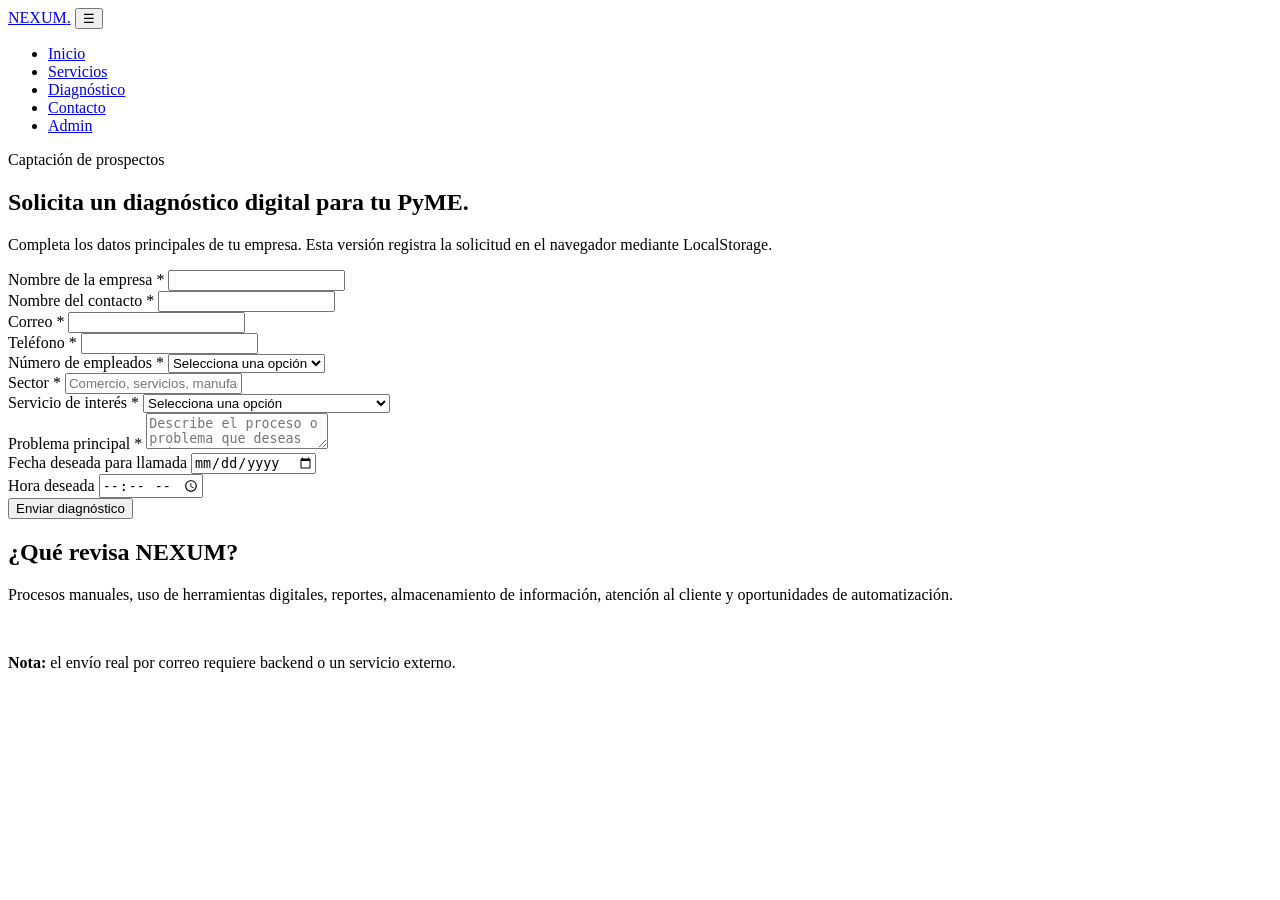
==== pages/diagnostico.html @ b8cd27e9 "Add files via upload" ====
<!DOCTYPE html>
<html lang="es">
<head>
  <meta charset="UTF-8">
  <meta name="viewport" content="width=device-width, initial-scale=1.0">
  <title>Solicitar diagnóstico | NEXUM</title>
  <meta name="description" content="Formulario para solicitar diagnóstico digital con NEXUM Consultoría Digital.">
  <link rel="stylesheet" href="../css/styles.css">
</head>
<body>
  <header class="site-header">
    <nav class="navbar container">
      <a class="logo" href="../index.html">NEXUM<span>.</span></a>
      <button class="nav-toggle" aria-label="Abrir menú">☰</button>
      <ul class="nav-menu">
        <li><a href="../index.html">Inicio</a></li>
        <li><a href="servicios.html">Servicios</a></li>
        <li><a href="diagnostico.html">Diagnóstico</a></li>
        <li><a href="contacto.html">Contacto</a></li>
        <li><a class="btn btn-outline" href="admin.html">Admin</a></li>
      </ul>
    </nav>
  </header>

  <main>
    <section class="page-hero">
      <div class="container">
        <p class="eyebrow">Captación de prospectos</p>
        <h1>Solicita un diagnóstico digital para tu PyME.</h1>
        <p>Completa los datos principales de tu empresa. Esta versión registra la solicitud en el navegador mediante LocalStorage.</p>
      </div>
    </section>

    <section class="section">
      <div class="container form-layout">
        <form id="diagnosticForm" class="form-card">
          <div class="form-grid">
            <div class="form-group">
              <label for="empresa">Nombre de la empresa *</label>
              <input id="empresa" name="empresa" type="text" required>
            </div>
            <div class="form-group">
              <label for="contacto">Nombre del contacto *</label>
              <input id="contacto" name="contacto" type="text" required>
            </div>
            <div class="form-group">
              <label for="correo">Correo *</label>
              <input id="correo" name="correo" type="email" required>
            </div>
            <div class="form-group">
              <label for="telefono">Teléfono *</label>
              <input id="telefono" name="telefono" type="tel" required>
            </div>
            <div class="form-group">
              <label for="empleados">Número de empleados *</label>
              <select id="empleados" name="empleados" required>
                <option value="">Selecciona una opción</option>
                <option>1 a 10</option>
                <option>11 a 50</option>
                <option>51 a 100</option>
                <option>Más de 100</option>
              </select>
            </div>
            <div class="form-group">
              <label for="sector">Sector *</label>
              <input id="sector" name="sector" type="text" placeholder="Comercio, servicios, manufactura..." required>
            </div>
            <div class="form-group full">
              <label for="servicio">Servicio de interés *</label>
              <select id="servicio" name="servicio" required>
                <option value="">Selecciona una opción</option>
                <option>Diagnóstico de Transformación Digital</option>
                <option>Automatización/RPA</option>
                <option>Analítica de datos y BI</option>
                <option>Migración a la nube</option>
                <option>Iguala mensual de acompañamiento</option>
              </select>
            </div>
            <div class="form-group full">
              <label for="problema">Problema principal *</label>
              <textarea id="problema" name="problema" placeholder="Describe el proceso o problema que deseas mejorar." required></textarea>
            </div>
            <div class="form-group">
              <label for="fecha">Fecha deseada para llamada</label>
              <input id="fecha" name="fecha_llamada" type="date">
            </div>
            <div class="form-group">
              <label for="hora">Hora deseada</label>
              <input id="hora" name="hora_llamada" type="time">
            </div>
          </div>
          <button class="btn btn-primary" type="submit">Enviar diagnóstico</button>
          <div id="diagnosticMessage" class="form-message"></div>
        </form>

        <aside class="sidebar-box">
          <h2>¿Qué revisa NEXUM?</h2>
          <p>Procesos manuales, uso de herramientas digitales, reportes, almacenamiento de información, atención al cliente y oportunidades de automatización.</p>
          <br>
          <p><strong>Nota:</strong> el envío real por correo requiere backend o un servicio externo.</p>
        </aside>
      </div>
    </section>
  </main>

  <script src="../js/app.js"></script>
  <script src="../js/forms.js"></script>
</body>
</html>
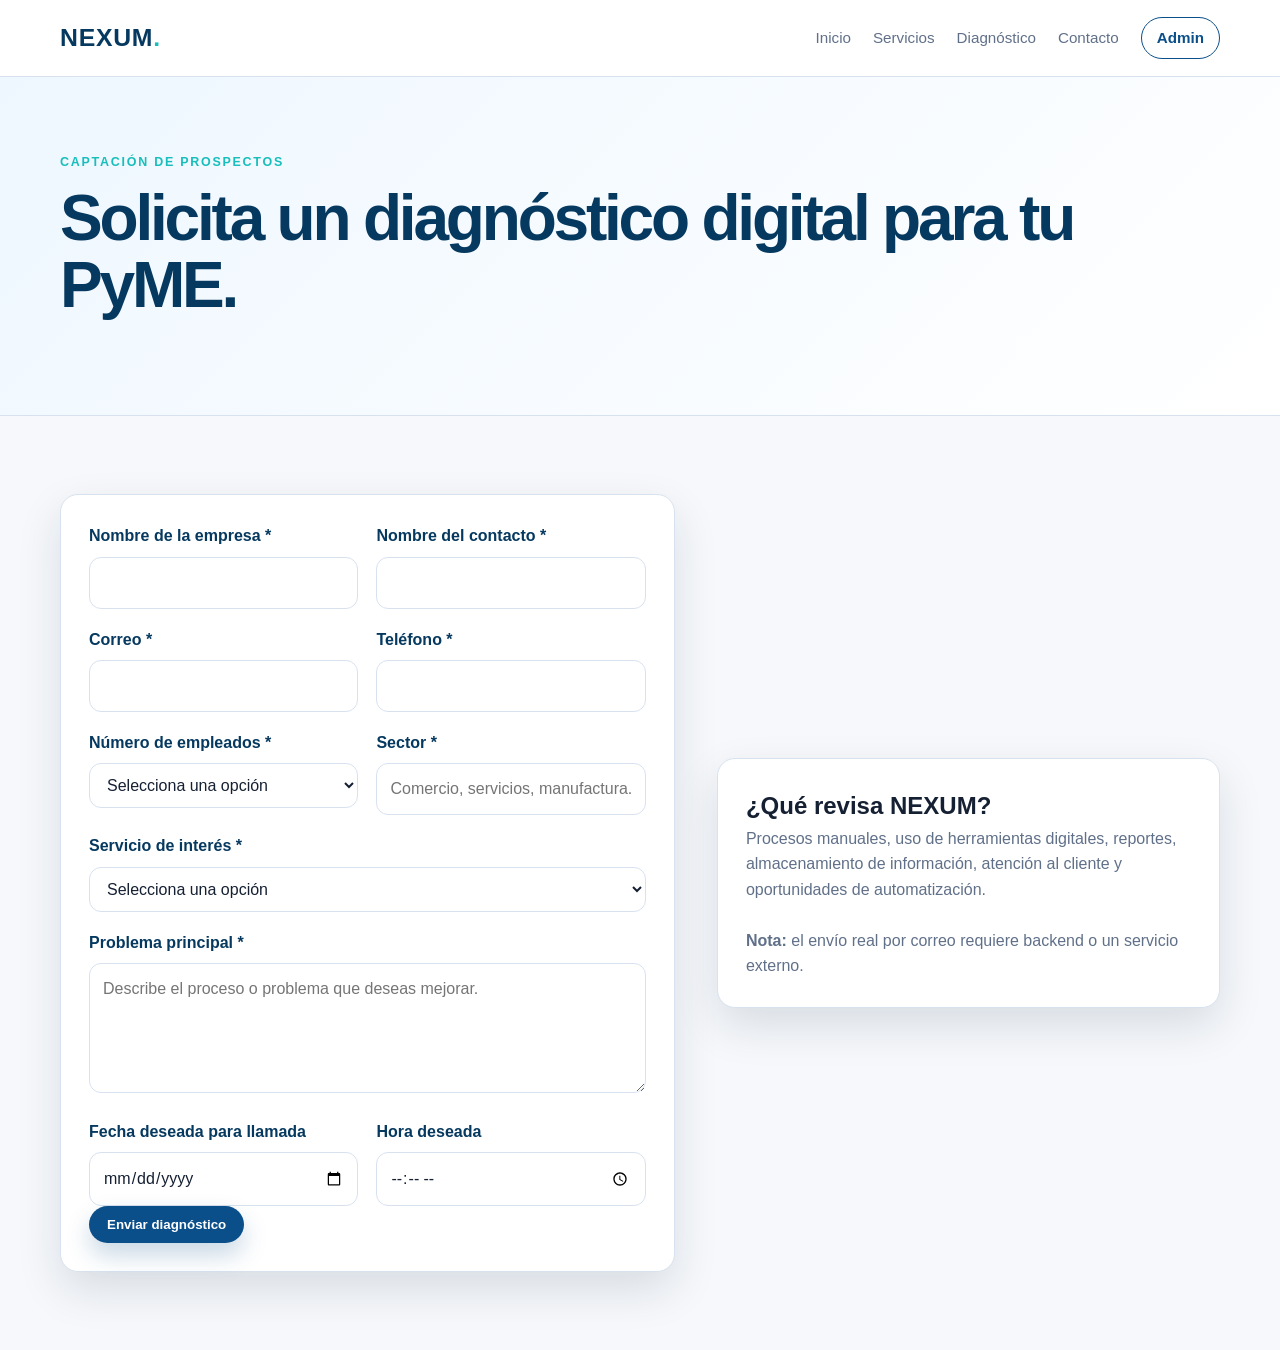
==== commit 412903d3: "Update diagnostico.html" ====
--- a/pages/diagnostico.html
+++ b/pages/diagnostico.html
@@ -27,7 +27,7 @@
       <div class="container">
         <p class="eyebrow">Captación de prospectos</p>
         <h1>Solicita un diagnóstico digital para tu PyME.</h1>
-        <p>Completa los datos principales de tu empresa. Esta versión registra la solicitud en el navegador mediante LocalStorage.</p>
+
       </div>
     </section>
 
--- a/css/styles.css
+++ b/css/styles.css
@@ -0,0 +1,617 @@
+:root {
+  --bg: #f6f8fb;
+  --surface: #ffffff;
+  --surface-alt: #eef4fb;
+  --text: #152033;
+  --muted: #607089;
+  --primary: #0b4f8a;
+  --primary-dark: #06395f;
+  --accent: #17bebb;
+  --border: #d8e2ef;
+  --shadow: 0 18px 45px rgba(12, 31, 55, 0.12);
+  --radius: 18px;
+  --max-width: 1160px;
+}
+
+* {
+  box-sizing: border-box;
+  margin: 0;
+  padding: 0;
+}
+
+html {
+  scroll-behavior: smooth;
+}
+
+body {
+  font-family: Arial, Helvetica, sans-serif;
+  background: var(--bg);
+  color: var(--text);
+  line-height: 1.6;
+}
+
+a {
+  color: inherit;
+  text-decoration: none;
+}
+
+img {
+  max-width: 100%;
+  display: block;
+}
+
+.container {
+  width: min(92%, var(--max-width));
+  margin: 0 auto;
+}
+
+.site-header {
+  position: sticky;
+  top: 0;
+  z-index: 50;
+  background: rgba(255, 255, 255, 0.92);
+  backdrop-filter: blur(14px);
+  border-bottom: 1px solid var(--border);
+}
+
+.navbar {
+  min-height: 76px;
+  display: flex;
+  align-items: center;
+  justify-content: space-between;
+  gap: 24px;
+}
+
+.logo {
+  font-size: 1.55rem;
+  font-weight: 800;
+  letter-spacing: 0.03em;
+  color: var(--primary-dark);
+}
+
+.logo span {
+  color: var(--accent);
+}
+
+.nav-menu {
+  list-style: none;
+  display: flex;
+  align-items: center;
+  gap: 22px;
+  color: var(--muted);
+  font-size: 0.95rem;
+}
+
+.nav-menu a:hover {
+  color: var(--primary);
+}
+
+.nav-toggle {
+  display: none;
+  border: 0;
+  background: var(--primary);
+  color: white;
+  padding: 9px 12px;
+  border-radius: 10px;
+  font-size: 1.2rem;
+  cursor: pointer;
+}
+
+.btn {
+  display: inline-flex;
+  align-items: center;
+  justify-content: center;
+  border: 0;
+  border-radius: 999px;
+  padding: 11px 18px;
+  font-weight: 700;
+  cursor: pointer;
+  transition: transform 0.2s ease, box-shadow 0.2s ease, background 0.2s ease;
+}
+
+.btn:hover {
+  transform: translateY(-2px);
+}
+
+.btn-primary {
+  background: var(--primary);
+  color: white;
+  box-shadow: 0 12px 24px rgba(11, 79, 138, 0.22);
+}
+
+.btn-primary:hover {
+  background: var(--primary-dark);
+}
+
+.btn-secondary {
+  background: #e6edf6;
+  color: var(--primary-dark);
+}
+
+.btn-outline {
+  border: 1px solid var(--primary);
+  color: var(--primary);
+  background: transparent;
+  padding: 8px 15px;
+}
+
+.btn-light {
+  background: white;
+  color: var(--primary-dark);
+}
+
+.hero {
+  padding: 92px 0;
+  background:
+    radial-gradient(circle at top right, rgba(23, 190, 187, 0.25), transparent 30%),
+    linear-gradient(135deg, #eef7ff 0%, #ffffff 55%, #eef4fb 100%);
+}
+
+.hero-grid,
+.two-column,
+.form-layout {
+  display: grid;
+  grid-template-columns: 1.1fr 0.9fr;
+  gap: 42px;
+  align-items: center;
+}
+
+.hero-content h1,
+.page-hero h1 {
+  font-size: clamp(2.1rem, 5vw, 4rem);
+  line-height: 1.05;
+  letter-spacing: -0.05em;
+  margin: 12px 0 20px;
+  color: var(--primary-dark);
+}
+
+.hero-content p,
+.page-hero p,
+.section-heading p {
+  color: var(--muted);
+  max-width: 760px;
+}
+
+.hero-actions {
+  display: flex;
+  flex-wrap: wrap;
+  gap: 14px;
+  margin-top: 28px;
+}
+
+.hero-card,
+.sidebar-box,
+.login-card,
+.form-card,
+.card,
+.dashboard-card {
+  background: var(--surface);
+  border: 1px solid var(--border);
+  border-radius: var(--radius);
+  box-shadow: var(--shadow);
+}
+
+.hero-card {
+  padding: 34px;
+}
+
+.hero-card h2 {
+  margin-bottom: 12px;
+}
+
+.hero-card ul,
+.service-list {
+  margin-top: 18px;
+  padding-left: 20px;
+  color: var(--muted);
+}
+
+.eyebrow {
+  color: var(--accent) !important;
+  text-transform: uppercase;
+  letter-spacing: 0.14em;
+  font-size: 0.78rem;
+  font-weight: 800;
+}
+
+.section {
+  padding: 78px 0;
+}
+
+.section-alt {
+  background: var(--surface-alt);
+}
+
+.section-heading {
+  margin-bottom: 34px;
+}
+
+.section-heading h2,
+.two-column h2,
+.cta-card h2 {
+  font-size: clamp(1.7rem, 4vw, 2.6rem);
+  line-height: 1.15;
+  color: var(--primary-dark);
+  margin: 8px 0 12px;
+}
+
+.cards,
+.values-grid,
+.pricing-grid,
+.blog-grid,
+.dashboard-grid {
+  display: grid;
+  gap: 22px;
+}
+
+.cards {
+  grid-template-columns: repeat(3, minmax(0, 1fr));
+}
+
+.service-preview {
+  grid-template-columns: repeat(5, minmax(0, 1fr));
+}
+
+.values-grid {
+  grid-template-columns: 1fr;
+}
+
+.values-grid article,
+.card,
+.dashboard-card {
+  padding: 24px;
+}
+
+.card h2,
+.card h3,
+.values-grid h3 {
+  color: var(--primary-dark);
+  margin-bottom: 10px;
+}
+
+.card p,
+.values-grid p,
+.sidebar-box p,
+.footer p {
+  color: var(--muted);
+}
+
+.tag {
+  display: inline-block;
+  background: rgba(23, 190, 187, 0.14);
+  color: var(--primary-dark);
+  border: 1px solid rgba(23, 190, 187, 0.3);
+  border-radius: 999px;
+  padding: 5px 10px;
+  font-size: 0.78rem;
+  font-weight: 800;
+  margin-bottom: 12px;
+}
+
+.center {
+  text-align: center;
+  margin-top: 28px;
+}
+
+.timeline {
+  display: grid;
+  grid-template-columns: repeat(5, minmax(0, 1fr));
+  gap: 18px;
+}
+
+.timeline article {
+  background: white;
+  border: 1px solid var(--border);
+  border-radius: var(--radius);
+  padding: 22px;
+}
+
+.timeline span {
+  width: 34px;
+  height: 34px;
+  display: inline-flex;
+  align-items: center;
+  justify-content: center;
+  background: var(--primary);
+  color: white;
+  border-radius: 50%;
+  font-weight: 800;
+  margin-bottom: 14px;
+}
+
+.cta-section {
+  background: linear-gradient(135deg, var(--primary-dark), var(--primary));
+  color: white;
+}
+
+.cta-card {
+  display: flex;
+  justify-content: space-between;
+  align-items: center;
+  gap: 28px;
+}
+
+.cta-card h2,
+.cta-card p {
+  color: white;
+}
+
+.page-hero {
+  padding: 76px 0;
+  background: linear-gradient(135deg, #eef7ff, #ffffff);
+  border-bottom: 1px solid var(--border);
+}
+
+.pricing-grid {
+  grid-template-columns: repeat(2, minmax(0, 1fr));
+}
+
+.blog-grid {
+  grid-template-columns: repeat(3, minmax(0, 1fr));
+}
+
+.price {
+  font-size: 1.15rem;
+  font-weight: 800;
+  color: var(--primary) !important;
+  margin: 14px 0;
+}
+
+.faq details {
+  background: white;
+  border: 1px solid var(--border);
+  border-radius: 14px;
+  padding: 18px 20px;
+  margin-bottom: 12px;
+}
+
+.faq summary {
+  cursor: pointer;
+  font-weight: 800;
+  color: var(--primary-dark);
+}
+
+.form-card,
+.sidebar-box {
+  padding: 28px;
+}
+
+.form-grid {
+  display: grid;
+  grid-template-columns: repeat(2, minmax(0, 1fr));
+  gap: 18px;
+}
+
+.form-group.full {
+  grid-column: 1 / -1;
+}
+
+label {
+  display: block;
+  color: var(--primary-dark);
+  font-weight: 800;
+  margin-bottom: 8px;
+}
+
+input,
+select,
+textarea {
+  width: 100%;
+  border: 1px solid var(--border);
+  border-radius: 12px;
+  padding: 12px 13px;
+  font: inherit;
+  color: var(--text);
+  background: white;
+}
+
+textarea {
+  min-height: 130px;
+  resize: vertical;
+}
+
+input:focus,
+select:focus,
+textarea:focus {
+  outline: 3px solid rgba(23, 190, 187, 0.22);
+  border-color: var(--accent);
+}
+
+.form-message {
+  display: none;
+  margin-top: 14px;
+  padding: 12px 14px;
+  border-radius: 12px;
+  font-weight: 700;
+}
+
+.form-message.show,
+.form-message.success,
+.form-message.error {
+  display: block;
+}
+
+.form-message.success {
+  background: #e8f8f3;
+  color: #0f6a45;
+}
+
+.form-message.error {
+  background: #fdecec;
+  color: #9a1f1f;
+}
+
+.login-wrapper {
+  min-height: calc(100vh - 76px);
+  display: grid;
+  place-items: center;
+  padding: 56px 18px;
+  background: linear-gradient(135deg, #eef7ff, #ffffff);
+}
+
+.login-card {
+  width: min(100%, 430px);
+  padding: 32px;
+}
+
+.notice {
+  background: #eef4fb;
+  color: var(--muted);
+  border: 1px solid var(--border);
+  border-radius: 12px;
+  padding: 10px 12px;
+  margin: 14px 0 20px;
+  font-size: 0.92rem;
+}
+
+.hidden {
+  display: none !important;
+}
+
+.dashboard {
+  padding: 60px 0;
+}
+
+.dashboard-header {
+  display: flex;
+  justify-content: space-between;
+  align-items: center;
+  gap: 20px;
+  margin-bottom: 30px;
+}
+
+.dashboard-grid {
+  grid-template-columns: repeat(4, minmax(0, 1fr));
+  margin-bottom: 34px;
+}
+
+.dashboard-card h2 {
+  font-size: 2rem;
+  color: var(--primary);
+}
+
+.table-wrapper {
+  overflow-x: auto;
+  background: white;
+  border: 1px solid var(--border);
+  border-radius: var(--radius);
+  box-shadow: var(--shadow);
+}
+
+table {
+  width: 100%;
+  border-collapse: collapse;
+  min-width: 760px;
+}
+
+th,
+td {
+  padding: 14px 16px;
+  text-align: left;
+  border-bottom: 1px solid var(--border);
+  vertical-align: top;
+}
+
+th {
+  background: var(--surface-alt);
+  color: var(--primary-dark);
+  font-size: 0.88rem;
+}
+
+.footer {
+  background: #081b2f;
+  color: white;
+  padding: 48px 0 24px;
+}
+
+.footer-grid {
+  display: grid;
+  grid-template-columns: 1.5fr 1fr 1fr;
+  gap: 34px;
+}
+
+.footer .logo,
+.footer h3,
+.footer a {
+  color: white;
+}
+
+.footer a {
+  display: block;
+  color: #c8d8ea;
+  margin-top: 8px;
+}
+
+.footer-copy {
+  text-align: center;
+  color: #c8d8ea;
+  margin-top: 36px;
+  font-size: 0.9rem;
+}
+
+@media (max-width: 980px) {
+  .hero-grid,
+  .two-column,
+  .form-layout,
+  .footer-grid {
+    grid-template-columns: 1fr;
+  }
+
+  .service-preview,
+  .cards,
+  .pricing-grid,
+  .blog-grid,
+  .timeline,
+  .dashboard-grid {
+    grid-template-columns: repeat(2, minmax(0, 1fr));
+  }
+
+  .cta-card,
+  .dashboard-header {
+    align-items: flex-start;
+    flex-direction: column;
+  }
+}
+
+@media (max-width: 720px) {
+  .navbar {
+    flex-wrap: wrap;
+  }
+
+  .nav-toggle {
+    display: inline-flex;
+  }
+
+  .nav-menu {
+    display: none;
+    width: 100%;
+    flex-direction: column;
+    align-items: flex-start;
+    gap: 10px;
+    padding: 12px 0 18px;
+  }
+
+  .nav-menu.active {
+    display: flex;
+  }
+
+  .hero,
+  .page-hero,
+  .section {
+    padding: 56px 0;
+  }
+
+  .service-preview,
+  .cards,
+  .pricing-grid,
+  .blog-grid,
+  .timeline,
+  .dashboard-grid,
+  .form-grid {
+    grid-template-columns: 1fr;
+  }
+
+  .form-group.full {
+    grid-column: auto;
+  }
+}
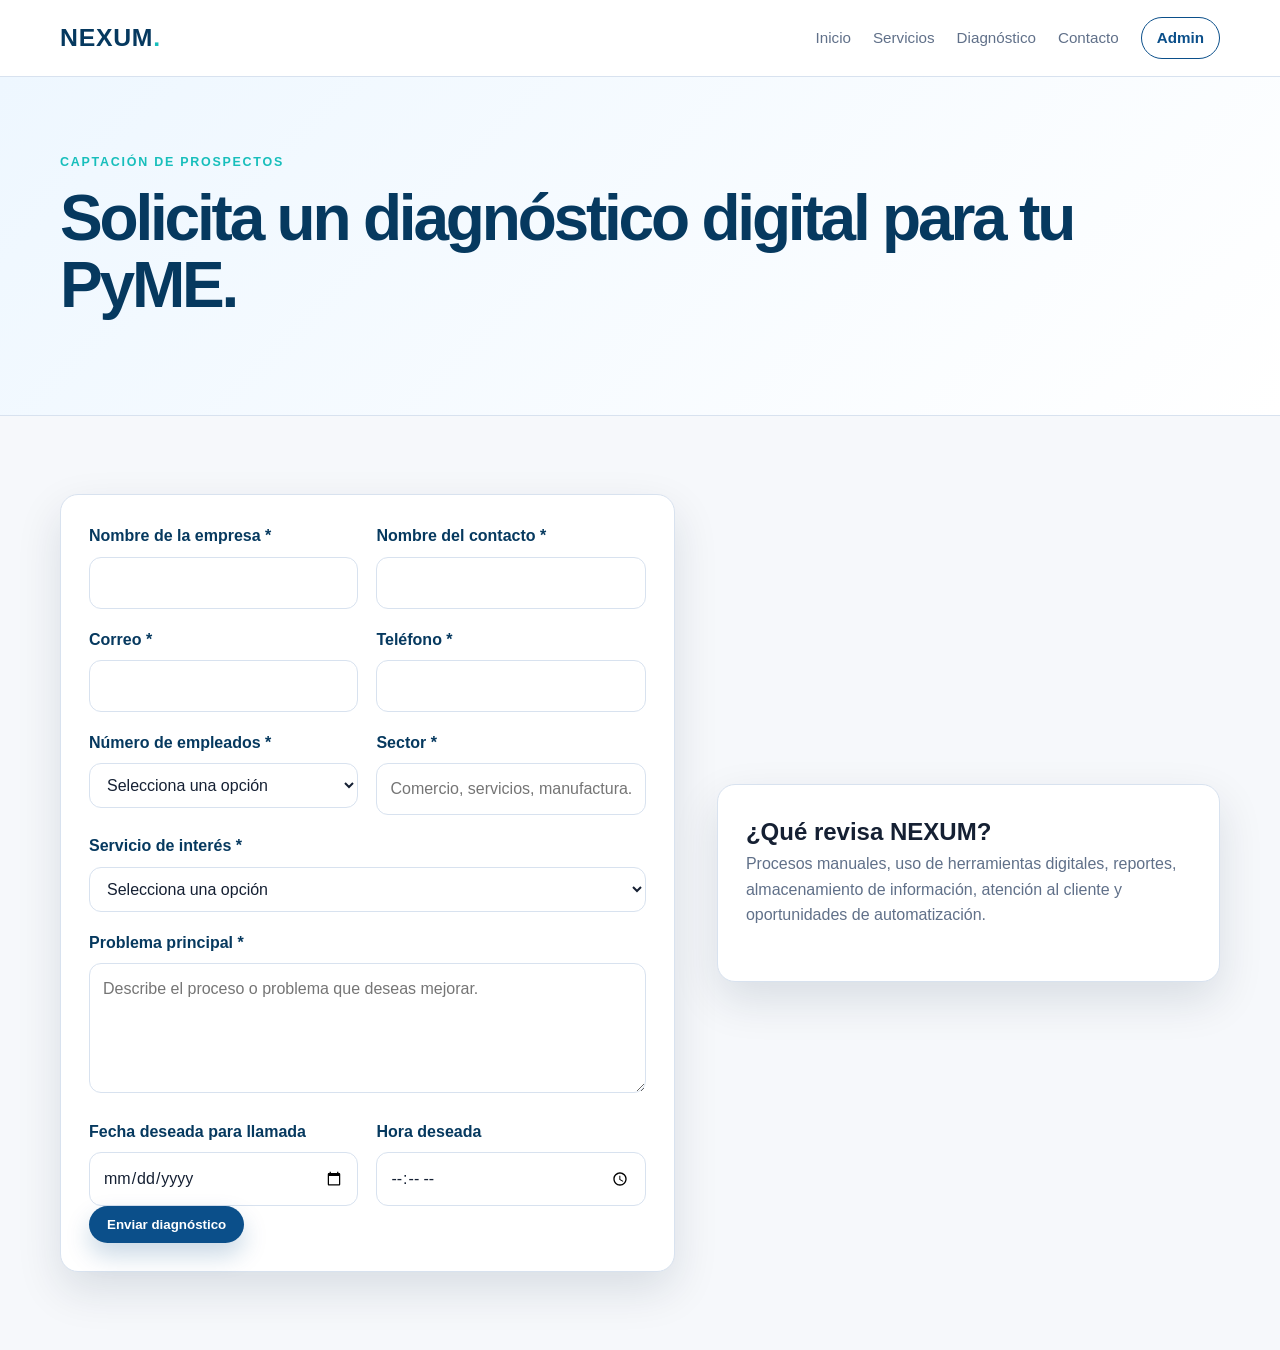
==== commit d48607c1: "Update diagnostico.html" ====
--- a/pages/diagnostico.html
+++ b/pages/diagnostico.html
@@ -97,7 +97,7 @@
           <h2>¿Qué revisa NEXUM?</h2>
           <p>Procesos manuales, uso de herramientas digitales, reportes, almacenamiento de información, atención al cliente y oportunidades de automatización.</p>
           <br>
-          <p><strong>Nota:</strong> el envío real por correo requiere backend o un servicio externo.</p>
+
         </aside>
       </div>
     </section>
